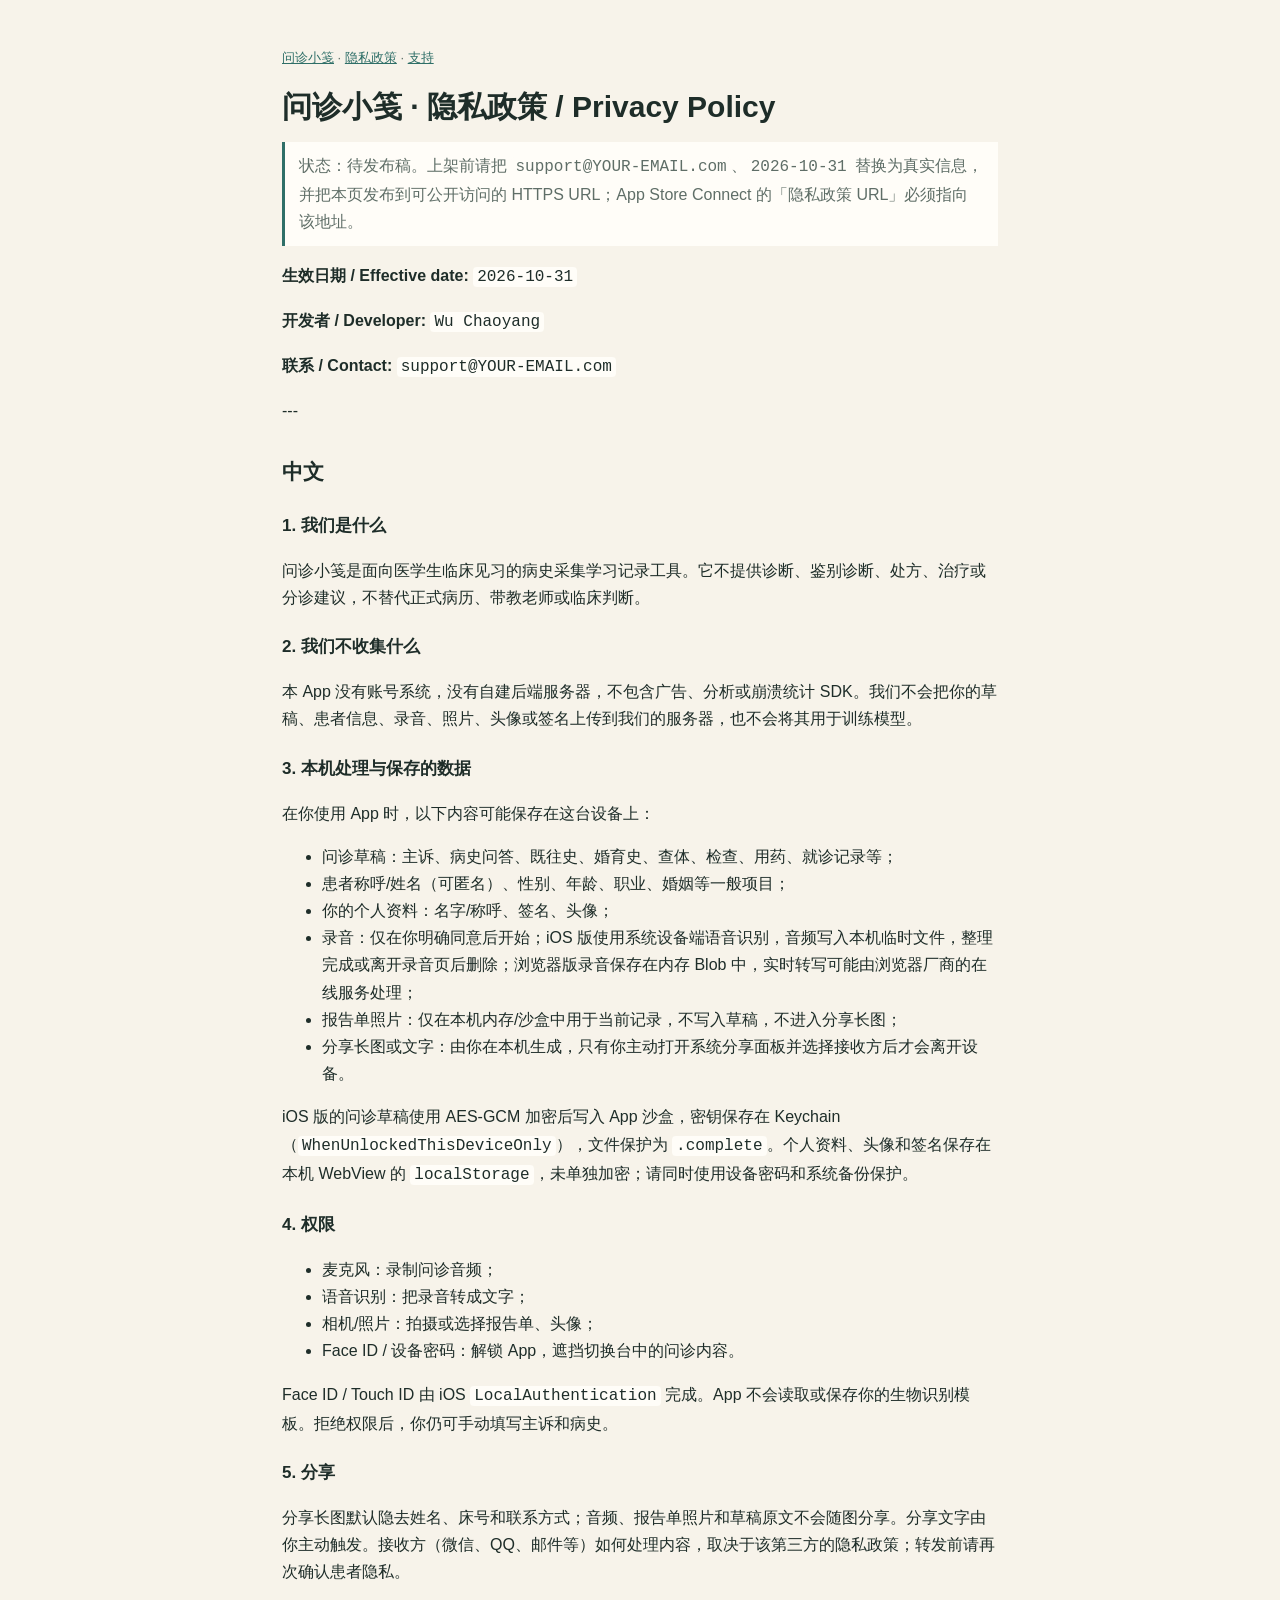
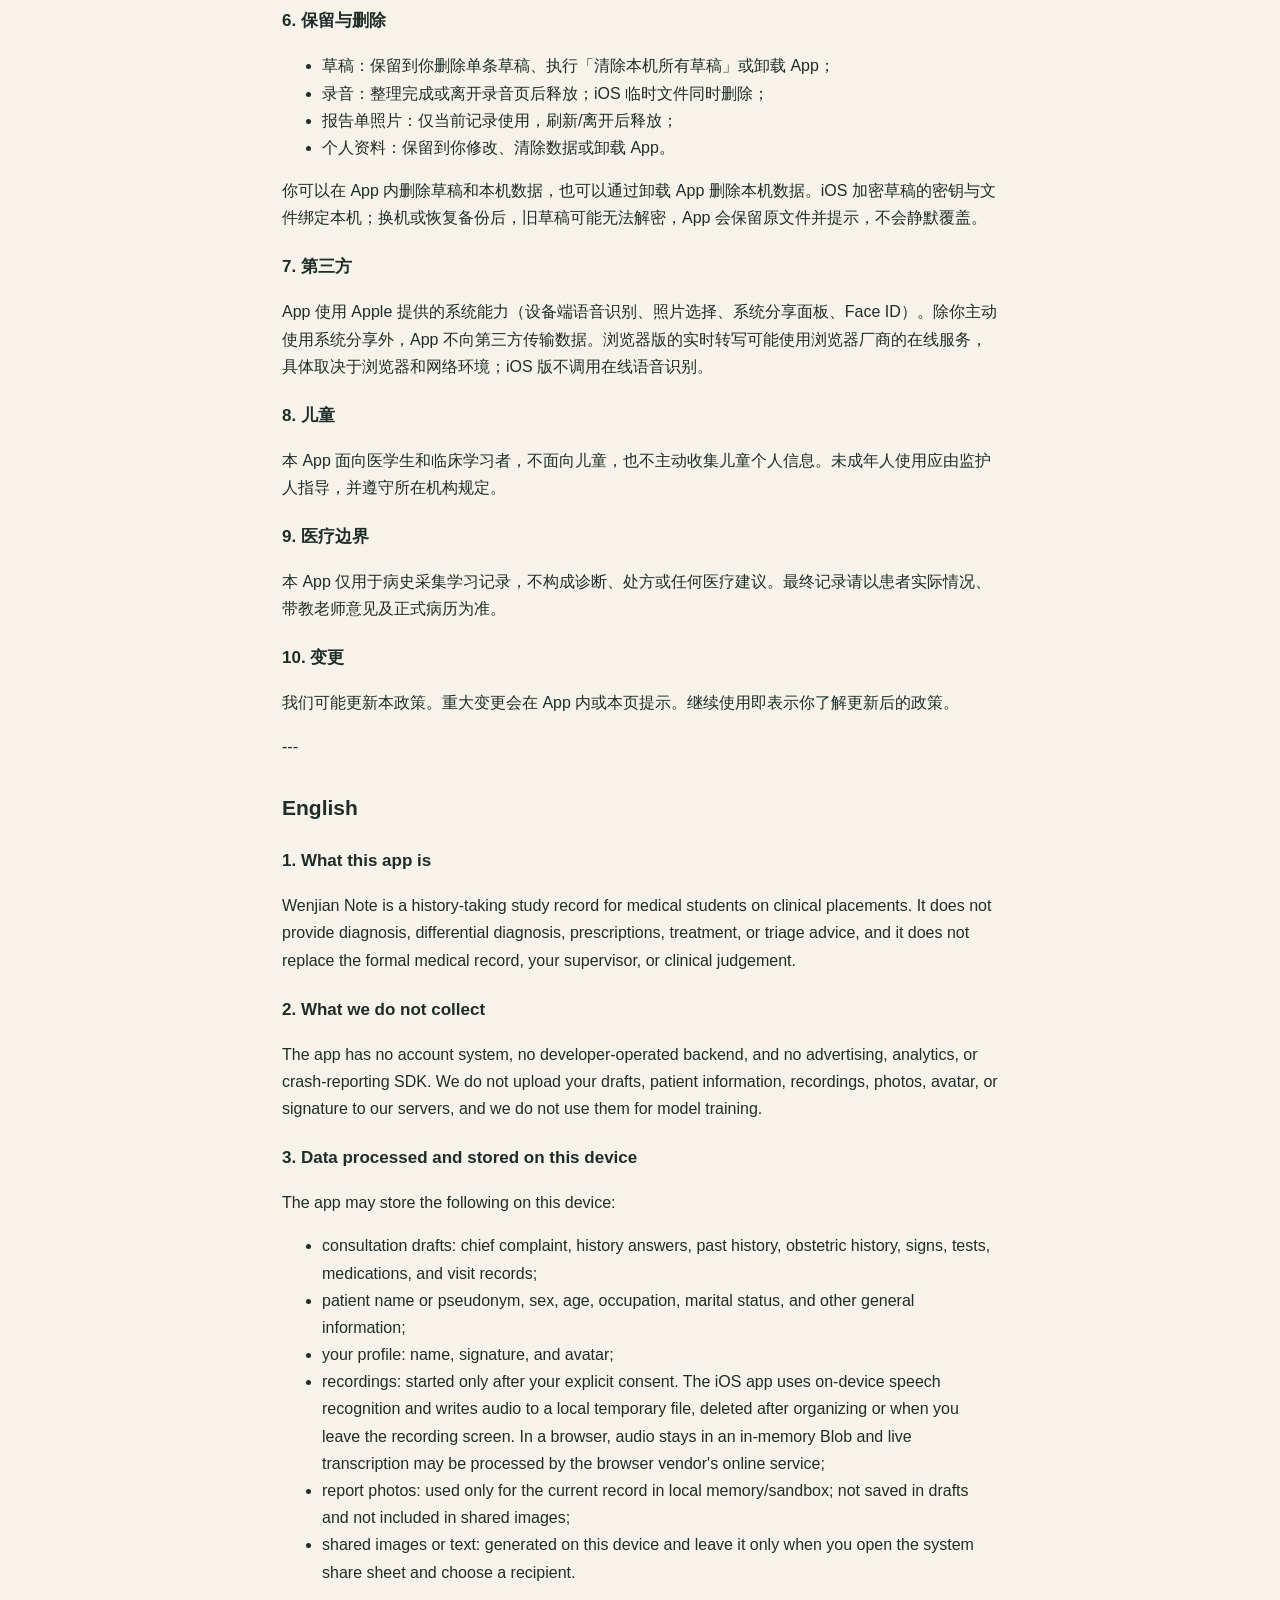
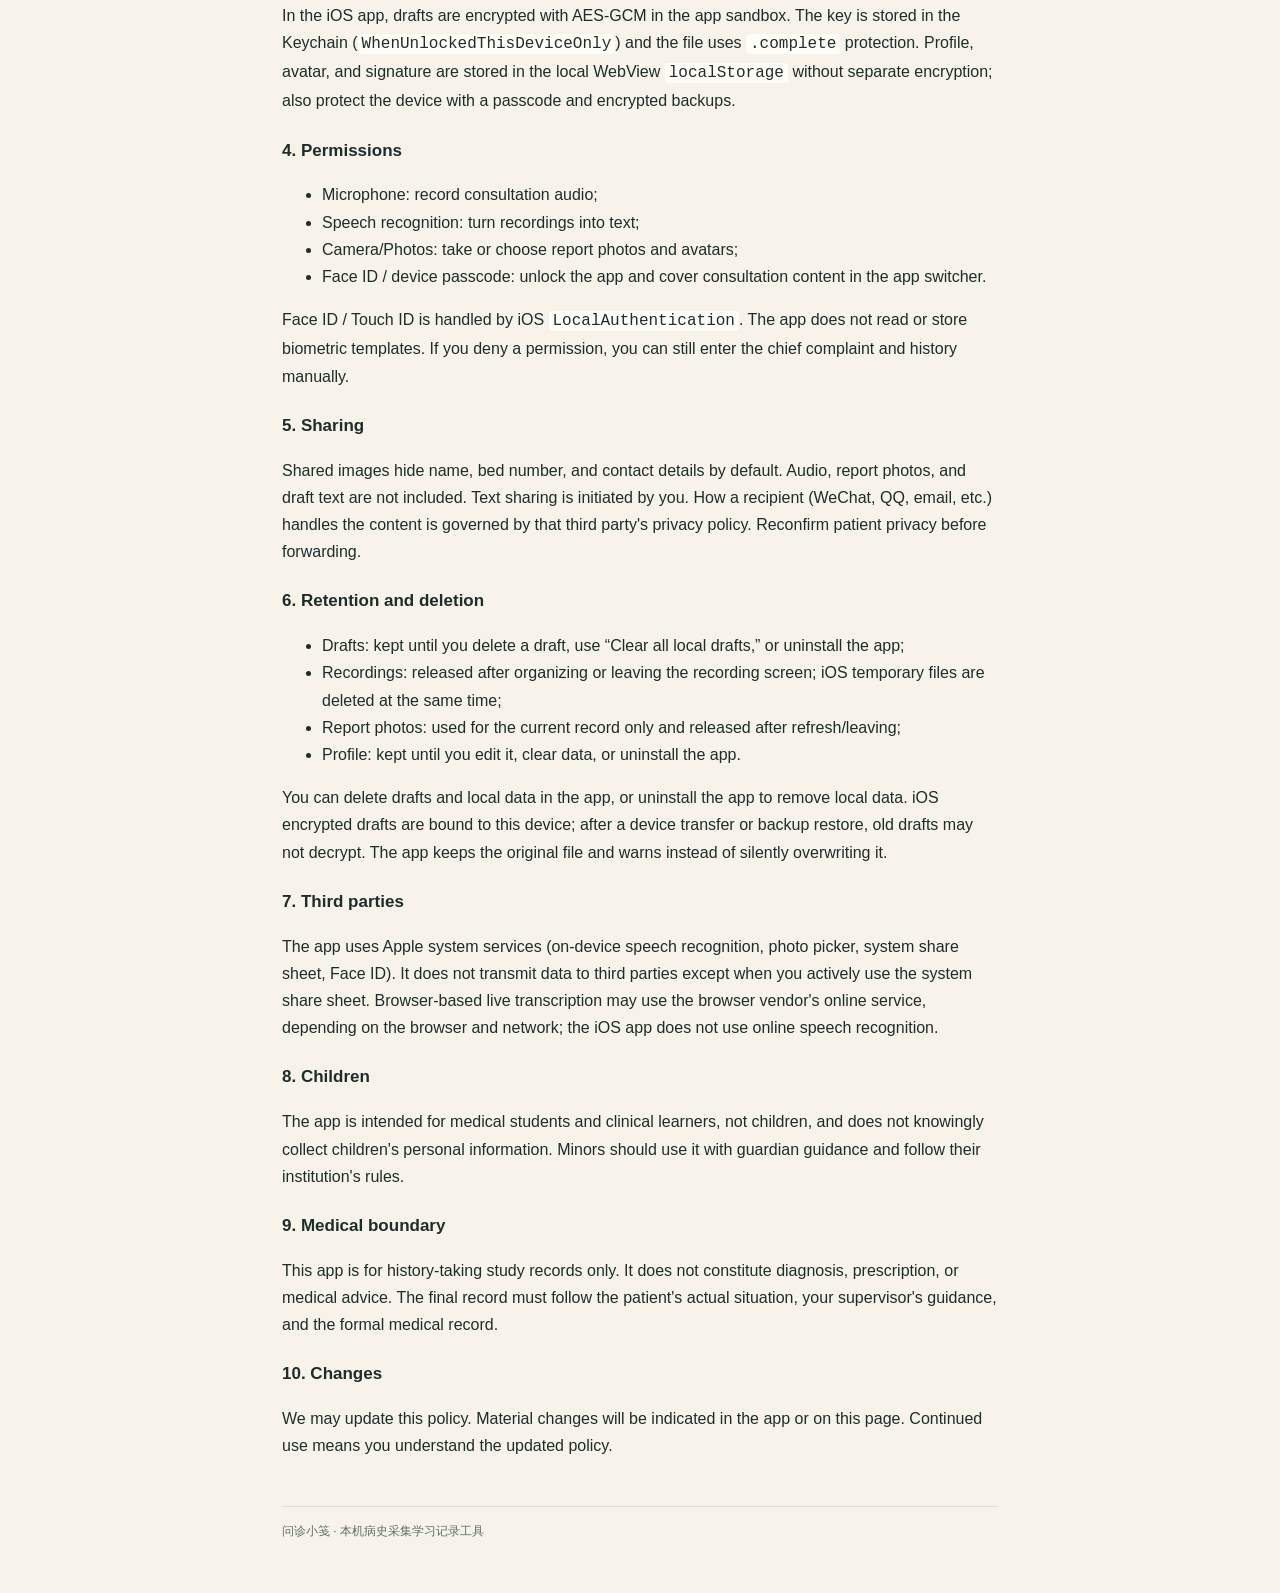
==== privacy.html @ c6580452 "Add files via upload" ====
<!doctype html>
<html lang="zh-CN"><head><meta charset="utf-8"><meta name="viewport" content="width=device-width,initial-scale=1">
<title>隐私政策 · 问诊小笺</title><link rel="stylesheet" href="style.css"></head>
<body><main><p class="top"><a href="index.html">问诊小笺</a> · <a href="privacy.html">隐私政策</a> · <a href="support.html">支持</a></p>
<h1>问诊小笺 · 隐私政策 / Privacy Policy</h1>
<blockquote>状态：待发布稿。上架前请把 <code>support@YOUR-EMAIL.com</code>、<code>2026-10-31</code> 替换为真实信息，并把本页发布到可公开访问的 HTTPS URL；App Store Connect 的「隐私政策 URL」必须指向该地址。</blockquote>
<p><strong>生效日期 / Effective date:</strong> <code>2026-10-31</code>  </p>
<p><strong>开发者 / Developer:</strong> <code>Wu Chaoyang</code>  </p>
<p><strong>联系 / Contact:</strong> <code>support@YOUR-EMAIL.com</code></p>
<p>---</p>
<h2>中文</h2>
<h3>1. 我们是什么</h3>
<p>问诊小笺是面向医学生临床见习的病史采集学习记录工具。它不提供诊断、鉴别诊断、处方、治疗或分诊建议，不替代正式病历、带教老师或临床判断。</p>
<h3>2. 我们不收集什么</h3>
<p>本 App 没有账号系统，没有自建后端服务器，不包含广告、分析或崩溃统计 SDK。我们不会把你的草稿、患者信息、录音、照片、头像或签名上传到我们的服务器，也不会将其用于训练模型。</p>
<h3>3. 本机处理与保存的数据</h3>
<p>在你使用 App 时，以下内容可能保存在这台设备上：</p>
<ul>
<li>问诊草稿：主诉、病史问答、既往史、婚育史、查体、检查、用药、就诊记录等；</li>
<li>患者称呼/姓名（可匿名）、性别、年龄、职业、婚姻等一般项目；</li>
<li>你的个人资料：名字/称呼、签名、头像；</li>
<li>录音：仅在你明确同意后开始；iOS 版使用系统设备端语音识别，音频写入本机临时文件，整理完成或离开录音页后删除；浏览器版录音保存在内存 Blob 中，实时转写可能由浏览器厂商的在线服务处理；</li>
<li>报告单照片：仅在本机内存/沙盒中用于当前记录，不写入草稿，不进入分享长图；</li>
<li>分享长图或文字：由你在本机生成，只有你主动打开系统分享面板并选择接收方后才会离开设备。</li>
</ul>
<p>iOS 版的问诊草稿使用 AES-GCM 加密后写入 App 沙盒，密钥保存在 Keychain（<code>WhenUnlockedThisDeviceOnly</code>），文件保护为 <code>.complete</code>。个人资料、头像和签名保存在本机 WebView 的 <code>localStorage</code>，未单独加密；请同时使用设备密码和系统备份保护。</p>
<h3>4. 权限</h3>
<ul>
<li>麦克风：录制问诊音频；</li>
<li>语音识别：把录音转成文字；</li>
<li>相机/照片：拍摄或选择报告单、头像；</li>
<li>Face ID / 设备密码：解锁 App，遮挡切换台中的问诊内容。</li>
</ul>
<p>Face ID / Touch ID 由 iOS <code>LocalAuthentication</code> 完成。App 不会读取或保存你的生物识别模板。拒绝权限后，你仍可手动填写主诉和病史。</p>
<h3>5. 分享</h3>
<p>分享长图默认隐去姓名、床号和联系方式；音频、报告单照片和草稿原文不会随图分享。分享文字由你主动触发。接收方（微信、QQ、邮件等）如何处理内容，取决于该第三方的隐私政策；转发前请再次确认患者隐私。</p>
<h3>6. 保留与删除</h3>
<ul>
<li>草稿：保留到你删除单条草稿、执行「清除本机所有草稿」或卸载 App；</li>
<li>录音：整理完成或离开录音页后释放；iOS 临时文件同时删除；</li>
<li>报告单照片：仅当前记录使用，刷新/离开后释放；</li>
<li>个人资料：保留到你修改、清除数据或卸载 App。</li>
</ul>
<p>你可以在 App 内删除草稿和本机数据，也可以通过卸载 App 删除本机数据。iOS 加密草稿的密钥与文件绑定本机；换机或恢复备份后，旧草稿可能无法解密，App 会保留原文件并提示，不会静默覆盖。</p>
<h3>7. 第三方</h3>
<p>App 使用 Apple 提供的系统能力（设备端语音识别、照片选择、系统分享面板、Face ID）。除你主动使用系统分享外，App 不向第三方传输数据。浏览器版的实时转写可能使用浏览器厂商的在线服务，具体取决于浏览器和网络环境；iOS 版不调用在线语音识别。</p>
<h3>8. 儿童</h3>
<p>本 App 面向医学生和临床学习者，不面向儿童，也不主动收集儿童个人信息。未成年人使用应由监护人指导，并遵守所在机构规定。</p>
<h3>9. 医疗边界</h3>
<p>本 App 仅用于病史采集学习记录，不构成诊断、处方或任何医疗建议。最终记录请以患者实际情况、带教老师意见及正式病历为准。</p>
<h3>10. 变更</h3>
<p>我们可能更新本政策。重大变更会在 App 内或本页提示。继续使用即表示你了解更新后的政策。</p>
<p>---</p>
<h2>English</h2>
<h3>1. What this app is</h3>
<p>Wenjian Note is a history-taking study record for medical students on clinical placements. It does not provide diagnosis, differential diagnosis, prescriptions, treatment, or triage advice, and it does not replace the formal medical record, your supervisor, or clinical judgement.</p>
<h3>2. What we do not collect</h3>
<p>The app has no account system, no developer-operated backend, and no advertising, analytics, or crash-reporting SDK. We do not upload your drafts, patient information, recordings, photos, avatar, or signature to our servers, and we do not use them for model training.</p>
<h3>3. Data processed and stored on this device</h3>
<p>The app may store the following on this device:</p>
<ul>
<li>consultation drafts: chief complaint, history answers, past history, obstetric history, signs, tests, medications, and visit records;</li>
<li>patient name or pseudonym, sex, age, occupation, marital status, and other general information;</li>
<li>your profile: name, signature, and avatar;</li>
<li>recordings: started only after your explicit consent. The iOS app uses on-device speech recognition and writes audio to a local temporary file, deleted after organizing or when you leave the recording screen. In a browser, audio stays in an in-memory Blob and live transcription may be processed by the browser vendor&#x27;s online service;</li>
<li>report photos: used only for the current record in local memory/sandbox; not saved in drafts and not included in shared images;</li>
<li>shared images or text: generated on this device and leave it only when you open the system share sheet and choose a recipient.</li>
</ul>
<p>In the iOS app, drafts are encrypted with AES-GCM in the app sandbox. The key is stored in the Keychain (<code>WhenUnlockedThisDeviceOnly</code>) and the file uses <code>.complete</code> protection. Profile, avatar, and signature are stored in the local WebView <code>localStorage</code> without separate encryption; also protect the device with a passcode and encrypted backups.</p>
<h3>4. Permissions</h3>
<ul>
<li>Microphone: record consultation audio;</li>
<li>Speech recognition: turn recordings into text;</li>
<li>Camera/Photos: take or choose report photos and avatars;</li>
<li>Face ID / device passcode: unlock the app and cover consultation content in the app switcher.</li>
</ul>
<p>Face ID / Touch ID is handled by iOS <code>LocalAuthentication</code>. The app does not read or store biometric templates. If you deny a permission, you can still enter the chief complaint and history manually.</p>
<h3>5. Sharing</h3>
<p>Shared images hide name, bed number, and contact details by default. Audio, report photos, and draft text are not included. Text sharing is initiated by you. How a recipient (WeChat, QQ, email, etc.) handles the content is governed by that third party&#x27;s privacy policy. Reconfirm patient privacy before forwarding.</p>
<h3>6. Retention and deletion</h3>
<ul>
<li>Drafts: kept until you delete a draft, use “Clear all local drafts,” or uninstall the app;</li>
<li>Recordings: released after organizing or leaving the recording screen; iOS temporary files are deleted at the same time;</li>
<li>Report photos: used for the current record only and released after refresh/leaving;</li>
<li>Profile: kept until you edit it, clear data, or uninstall the app.</li>
</ul>
<p>You can delete drafts and local data in the app, or uninstall the app to remove local data. iOS encrypted drafts are bound to this device; after a device transfer or backup restore, old drafts may not decrypt. The app keeps the original file and warns instead of silently overwriting it.</p>
<h3>7. Third parties</h3>
<p>The app uses Apple system services (on-device speech recognition, photo picker, system share sheet, Face ID). It does not transmit data to third parties except when you actively use the system share sheet. Browser-based live transcription may use the browser vendor&#x27;s online service, depending on the browser and network; the iOS app does not use online speech recognition.</p>
<h3>8. Children</h3>
<p>The app is intended for medical students and clinical learners, not children, and does not knowingly collect children&#x27;s personal information. Minors should use it with guardian guidance and follow their institution&#x27;s rules.</p>
<h3>9. Medical boundary</h3>
<p>This app is for history-taking study records only. It does not constitute diagnosis, prescription, or medical advice. The final record must follow the patient&#x27;s actual situation, your supervisor&#x27;s guidance, and the formal medical record.</p>
<h3>10. Changes</h3>
<p>We may update this policy. Material changes will be indicated in the app or on this page. Continued use means you understand the updated policy.</p>
<p class="footer">问诊小笺 · 本机病史采集学习记录工具</p></main></body></html>
---- style.css ----
:root{--ink:#1e2d29;--muted:#5f6e67;--paper:#f7f3ea;--accent:#2f6f68;--line:#d9dfd7}
*{box-sizing:border-box}body{margin:0;background:var(--paper);color:var(--ink);font:16px/1.7 -apple-system,BlinkMacSystemFont,"PingFang SC","Noto Sans SC",sans-serif}
main{max-width:760px;margin:0 auto;padding:34px 22px 60px}h1{font-size:30px;line-height:1.3;margin:18px 0 8px}h2{font-size:21px;margin:30px 0 8px}h3{font-size:17px;margin:22px 0 6px}p,li{color:var(--ink)}blockquote{margin:16px 0;padding:10px 14px;border-left:3px solid var(--accent);background:#fffdf8;color:var(--muted)}
a{color:var(--accent)}code{background:#fffdf8;padding:1px 4px;border-radius:4px}pre{overflow:auto;background:#fffdf8;padding:12px;border-radius:8px}
.top{font-size:13px;color:var(--muted)}.footer{margin-top:46px;padding-top:14px;border-top:1px solid var(--line);font-size:12px;color:var(--muted)}
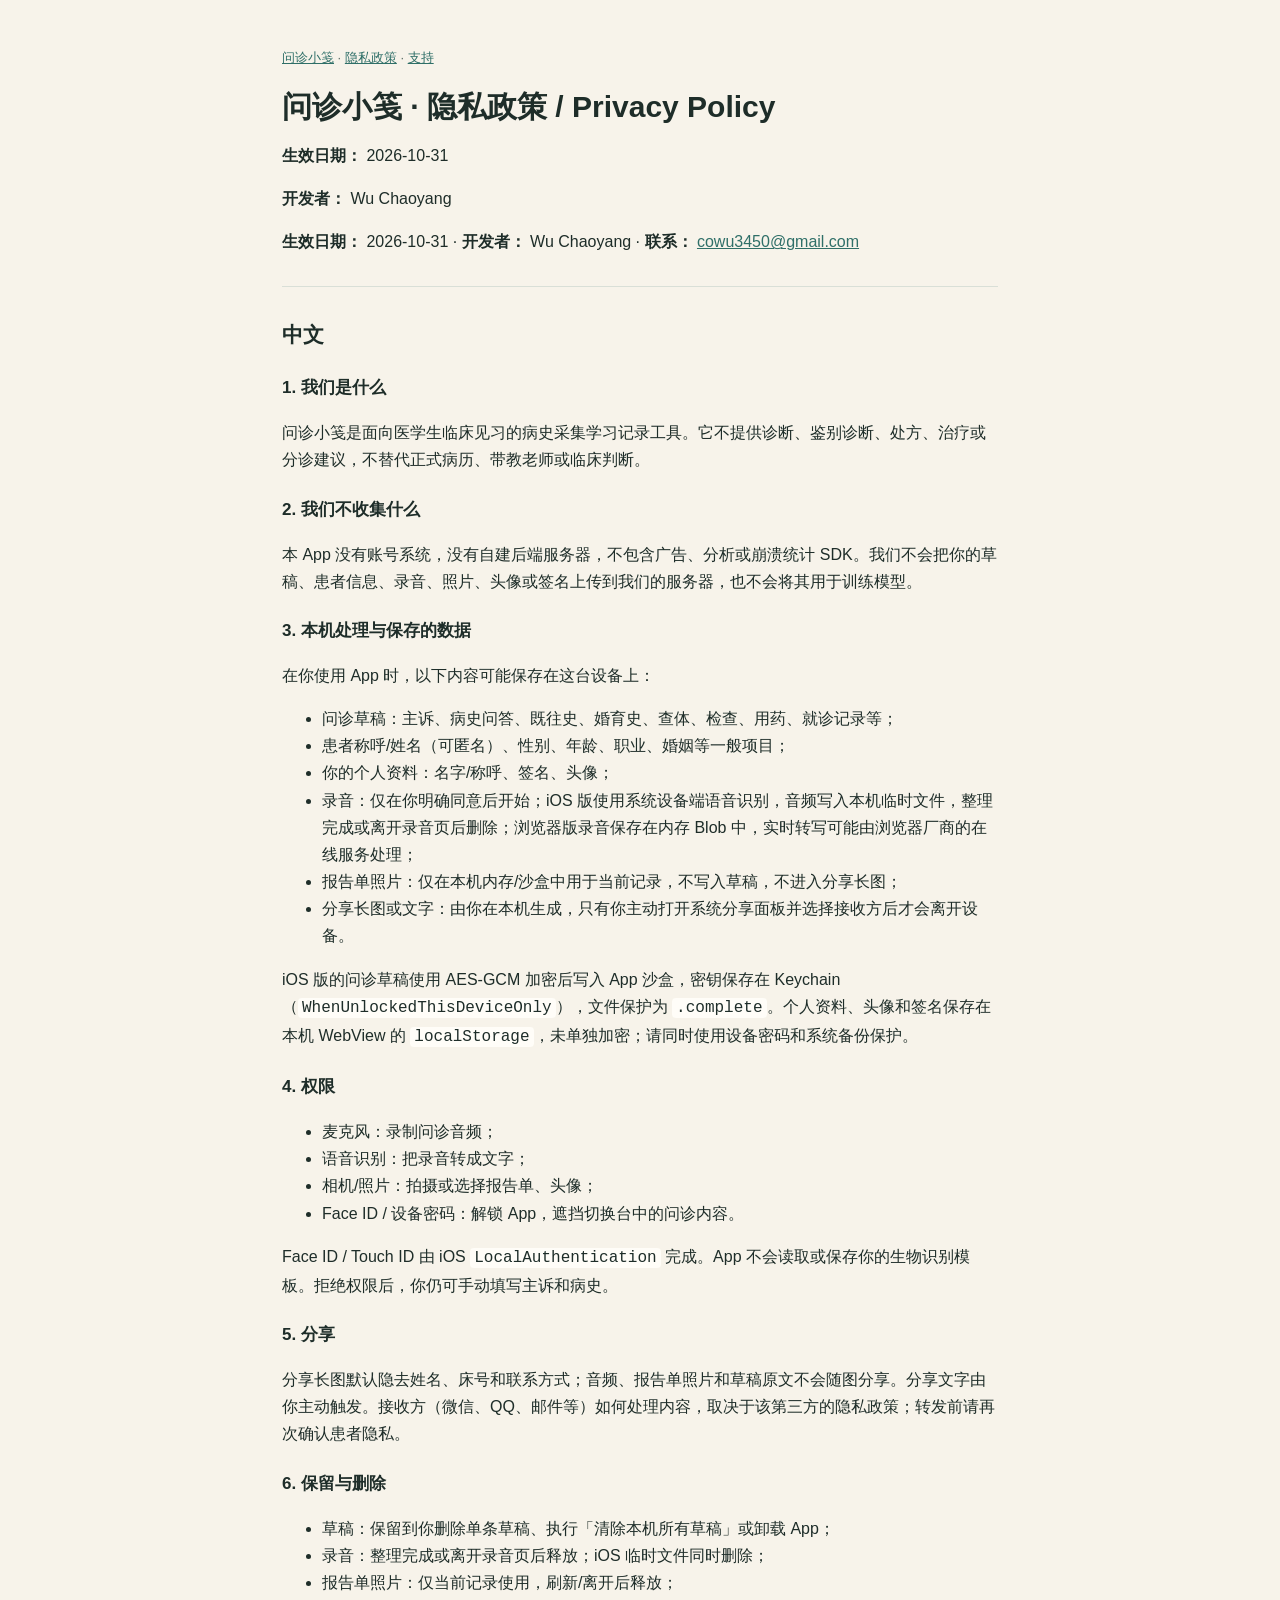
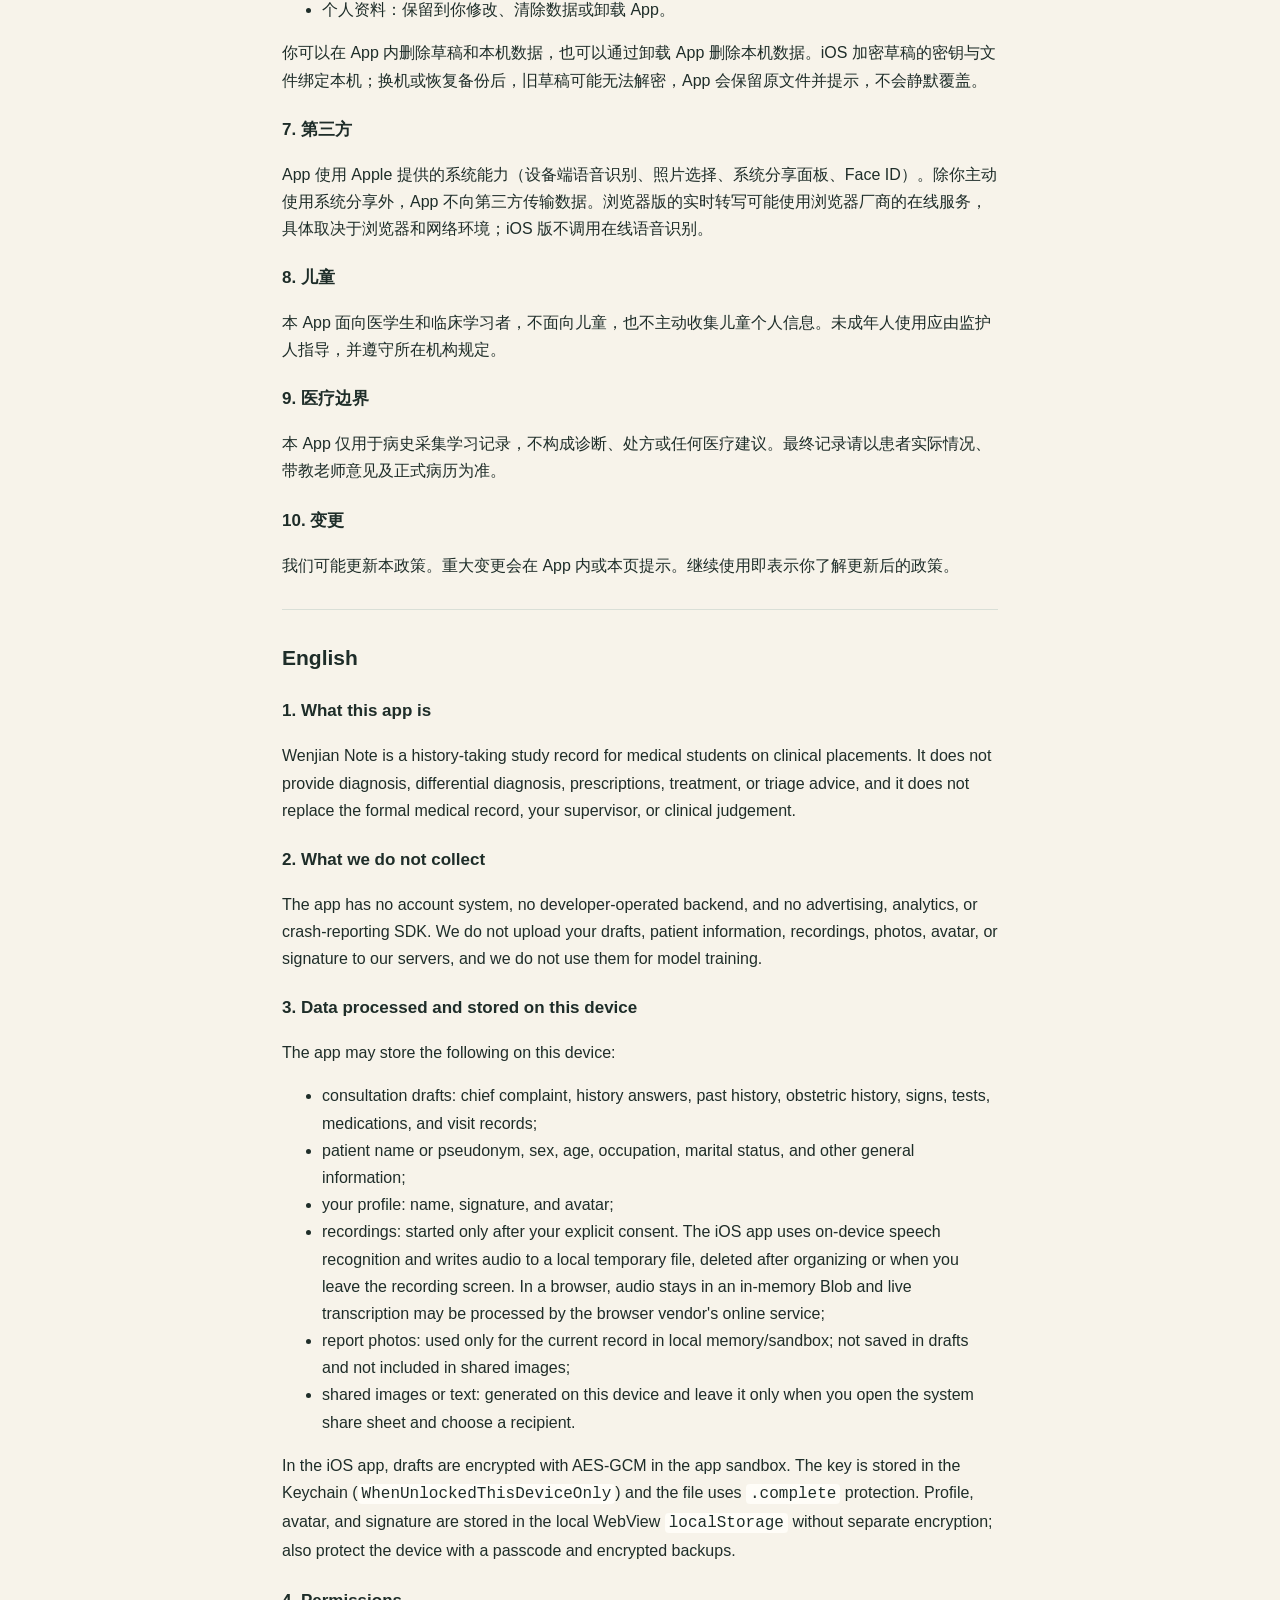
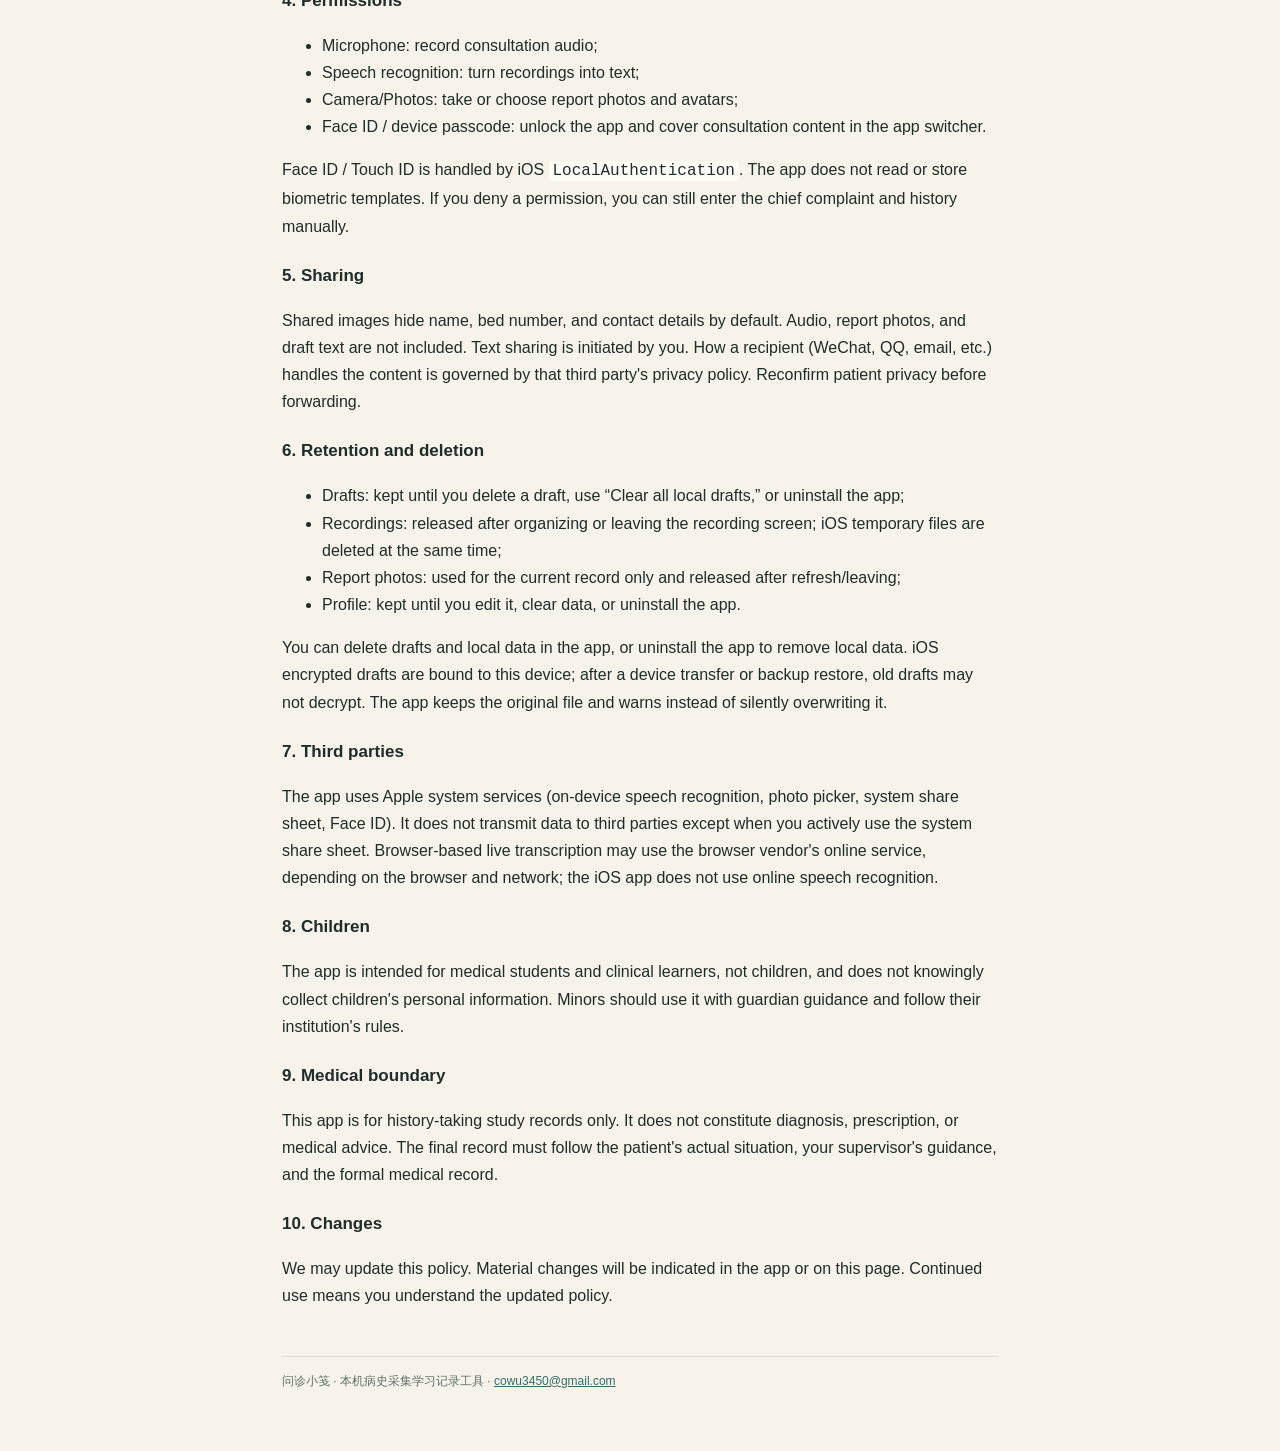
==== commit 1ec75089: "Add files via upload" ====
--- a/privacy.html
+++ b/privacy.html
@@ -3,11 +3,10 @@
 <title>隐私政策 · 问诊小笺</title><link rel="stylesheet" href="style.css"></head>
 <body><main><p class="top"><a href="index.html">问诊小笺</a> · <a href="privacy.html">隐私政策</a> · <a href="support.html">支持</a></p>
 <h1>问诊小笺 · 隐私政策 / Privacy Policy</h1>
-<blockquote>状态：待发布稿。上架前请把 <code>support@YOUR-EMAIL.com</code>、<code>2026-10-31</code> 替换为真实信息，并把本页发布到可公开访问的 HTTPS URL；App Store Connect 的「隐私政策 URL」必须指向该地址。</blockquote>
-<p><strong>生效日期 / Effective date:</strong> <code>2026-10-31</code>  </p>
-<p><strong>开发者 / Developer:</strong> <code>Wu Chaoyang</code>  </p>
-<p><strong>联系 / Contact:</strong> <code>support@YOUR-EMAIL.com</code></p>
-<p>---</p>
+<p><strong>生效日期：</strong> 2026-10-31</p>
+<p><strong>开发者：</strong> Wu Chaoyang</p>
+<p><strong>生效日期：</strong> 2026-10-31 · <strong>开发者：</strong> Wu Chaoyang · <strong>联系：</strong> <a href="mailto:cowu3450@gmail.com">cowu3450@gmail.com</a></p>
+<hr>
 <h2>中文</h2>
 <h3>1. 我们是什么</h3>
 <p>问诊小笺是面向医学生临床见习的病史采集学习记录工具。它不提供诊断、鉴别诊断、处方、治疗或分诊建议，不替代正式病历、带教老师或临床判断。</p>
@@ -50,7 +49,7 @@
 <p>本 App 仅用于病史采集学习记录，不构成诊断、处方或任何医疗建议。最终记录请以患者实际情况、带教老师意见及正式病历为准。</p>
 <h3>10. 变更</h3>
 <p>我们可能更新本政策。重大变更会在 App 内或本页提示。继续使用即表示你了解更新后的政策。</p>
-<p>---</p>
+<hr>
 <h2>English</h2>
 <h3>1. What this app is</h3>
 <p>Wenjian Note is a history-taking study record for medical students on clinical placements. It does not provide diagnosis, differential diagnosis, prescriptions, treatment, or triage advice, and it does not replace the formal medical record, your supervisor, or clinical judgement.</p>
@@ -93,4 +92,4 @@
 <p>This app is for history-taking study records only. It does not constitute diagnosis, prescription, or medical advice. The final record must follow the patient&#x27;s actual situation, your supervisor&#x27;s guidance, and the formal medical record.</p>
 <h3>10. Changes</h3>
 <p>We may update this policy. Material changes will be indicated in the app or on this page. Continued use means you understand the updated policy.</p>
-<p class="footer">问诊小笺 · 本机病史采集学习记录工具</p></main></body></html>+<p class="footer">问诊小笺 · 本机病史采集学习记录工具 · <a href="mailto:cowu3450@gmail.com">cowu3450@gmail.com</a></p></main></body></html>
--- a/style.css
+++ b/style.css
@@ -1,5 +1,5 @@
 :root{--ink:#1e2d29;--muted:#5f6e67;--paper:#f7f3ea;--accent:#2f6f68;--line:#d9dfd7}
 *{box-sizing:border-box}body{margin:0;background:var(--paper);color:var(--ink);font:16px/1.7 -apple-system,BlinkMacSystemFont,"PingFang SC","Noto Sans SC",sans-serif}
 main{max-width:760px;margin:0 auto;padding:34px 22px 60px}h1{font-size:30px;line-height:1.3;margin:18px 0 8px}h2{font-size:21px;margin:30px 0 8px}h3{font-size:17px;margin:22px 0 6px}p,li{color:var(--ink)}blockquote{margin:16px 0;padding:10px 14px;border-left:3px solid var(--accent);background:#fffdf8;color:var(--muted)}
-a{color:var(--accent)}code{background:#fffdf8;padding:1px 4px;border-radius:4px}pre{overflow:auto;background:#fffdf8;padding:12px;border-radius:8px}
+a{color:var(--accent)}code{background:#fffdf8;padding:1px 4px;border-radius:4px}pre{overflow:auto;background:#fffdf8;padding:12px;border-radius:8px}hr{border:0;border-top:1px solid var(--line);margin:30px 0}
 .top{font-size:13px;color:var(--muted)}.footer{margin-top:46px;padding-top:14px;border-top:1px solid var(--line);font-size:12px;color:var(--muted)}
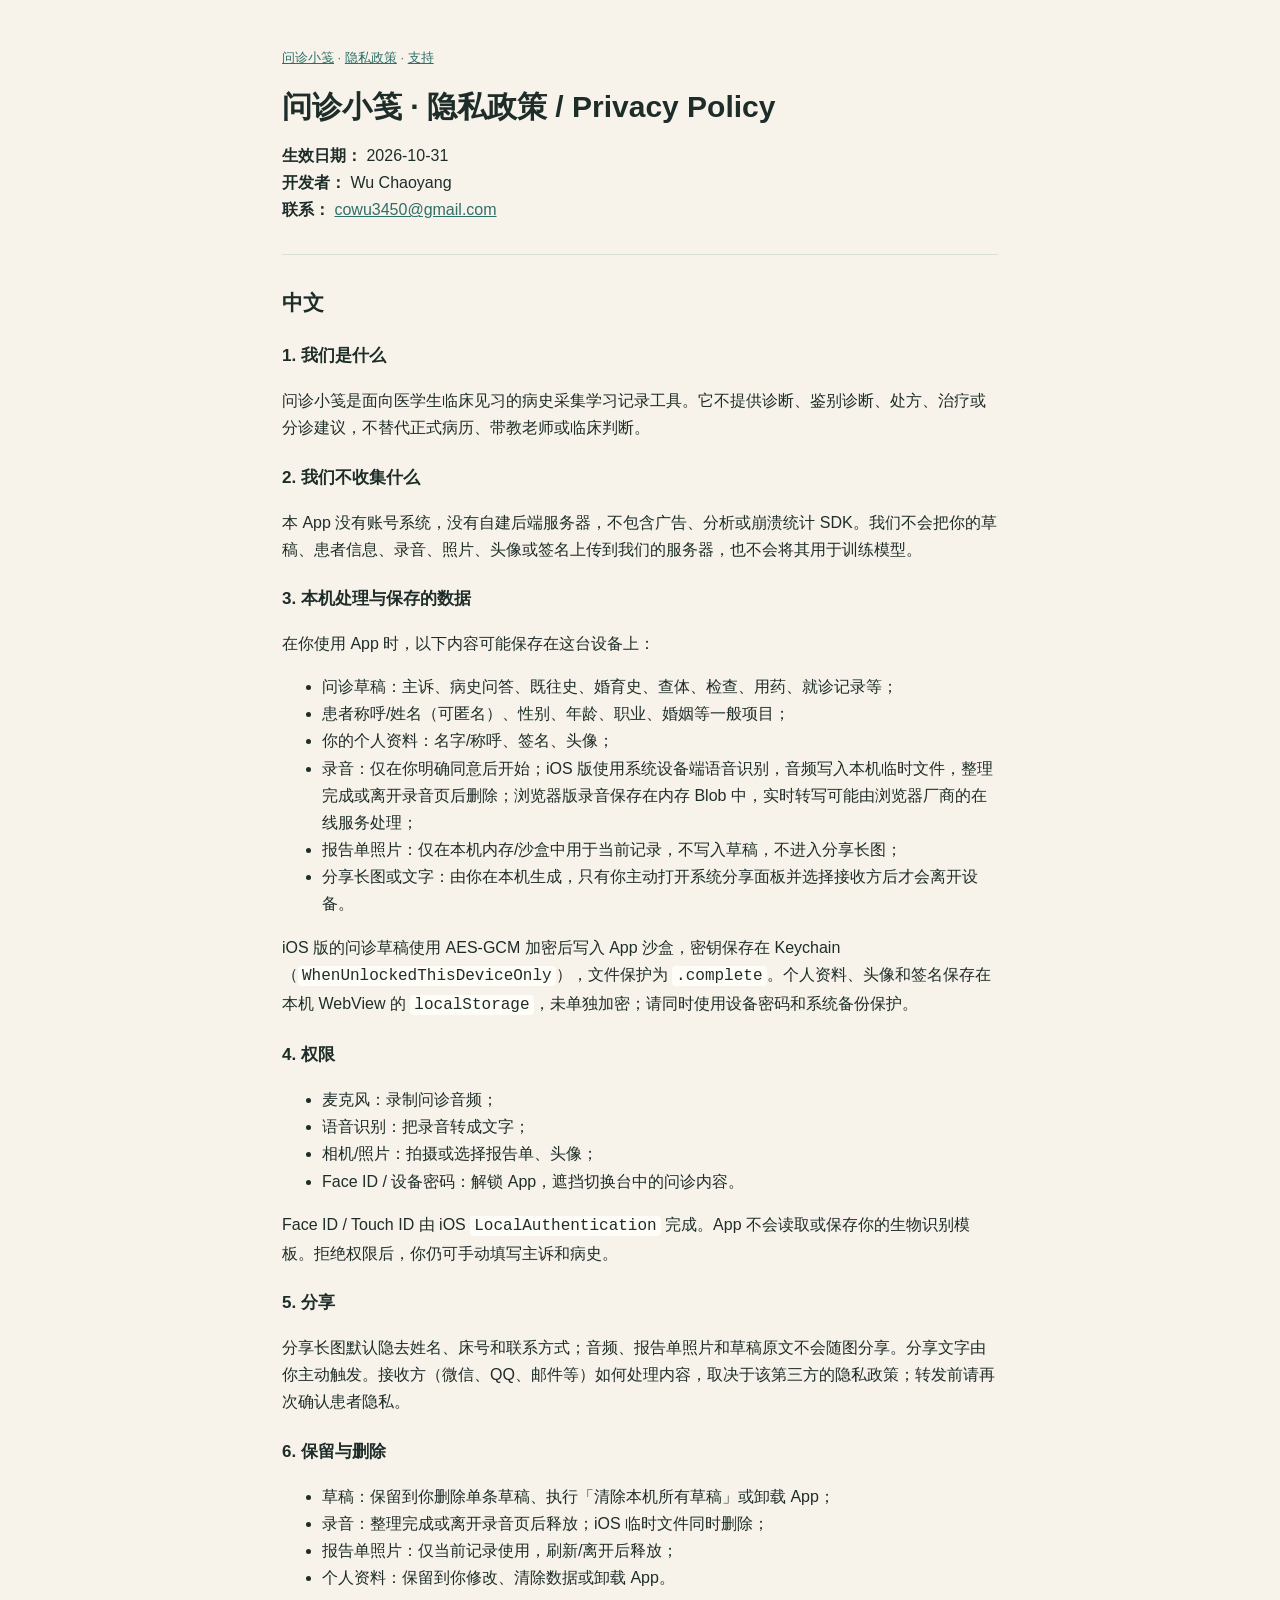
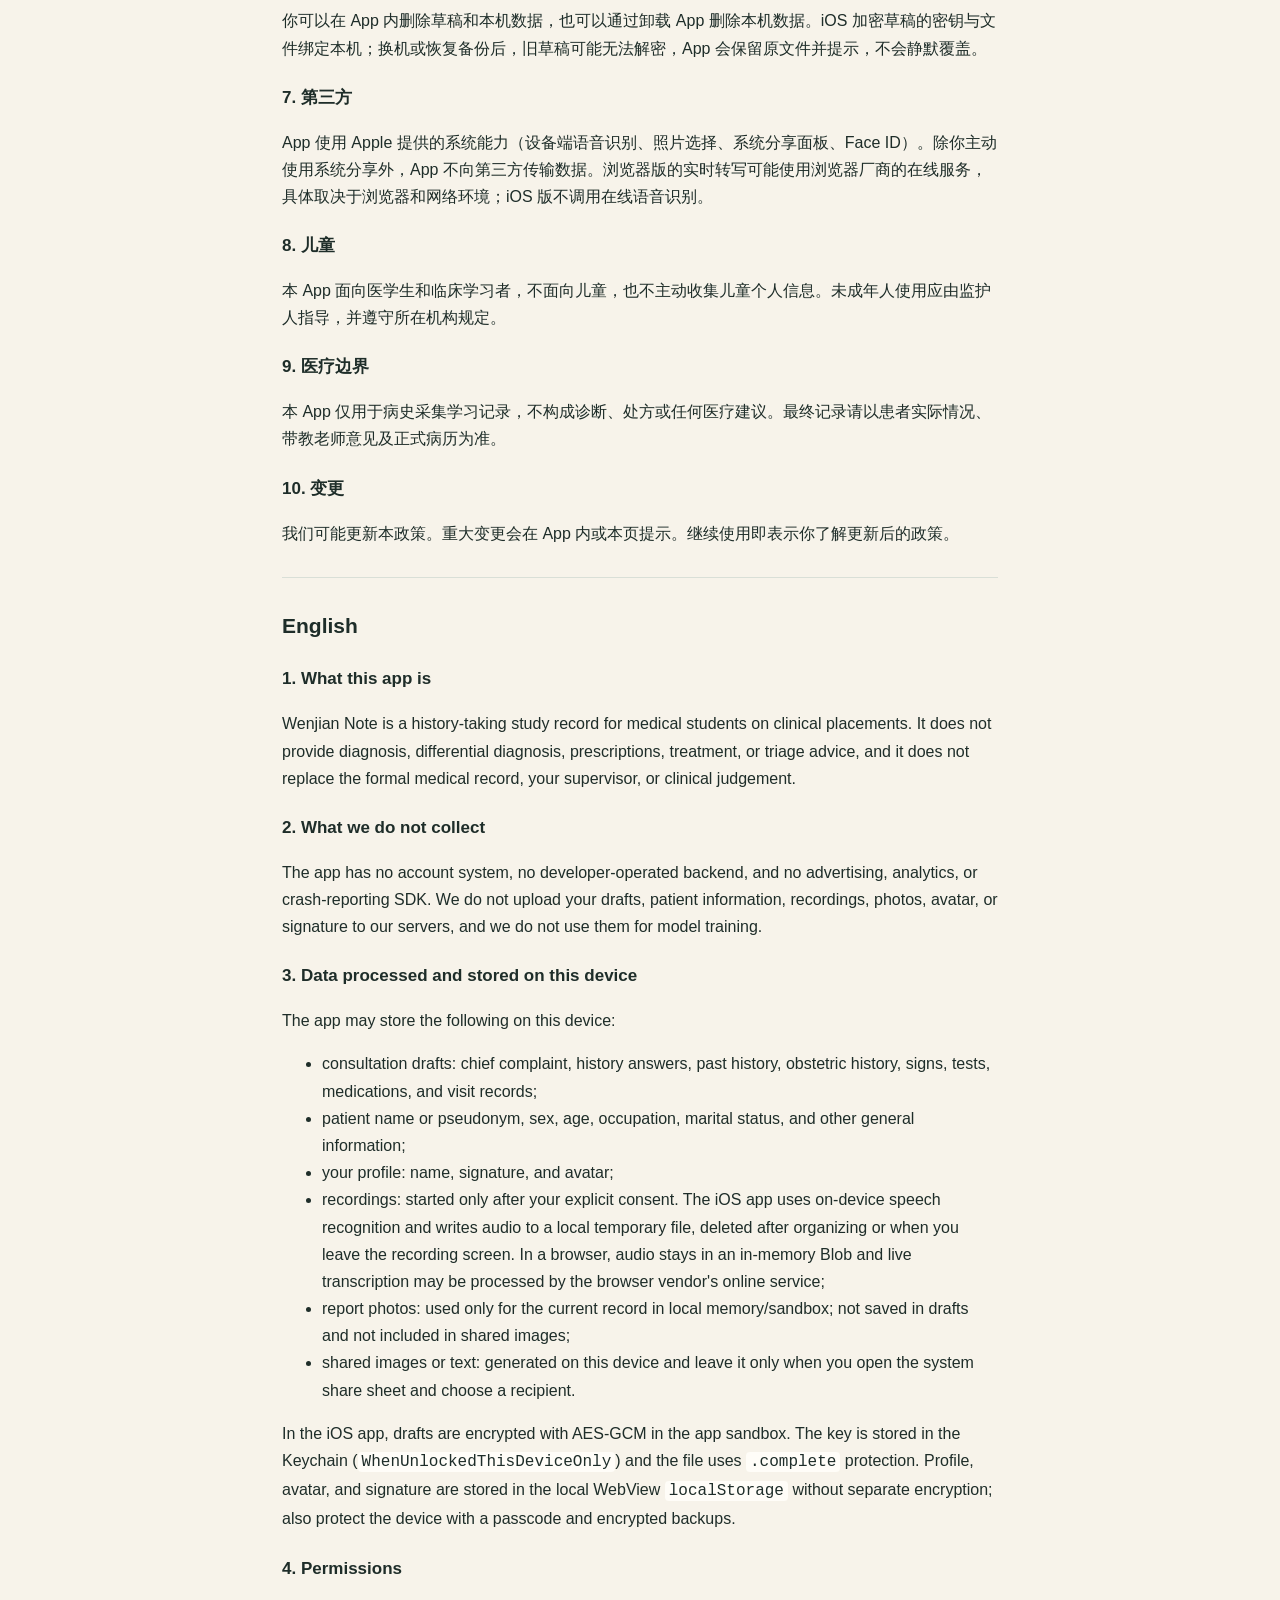
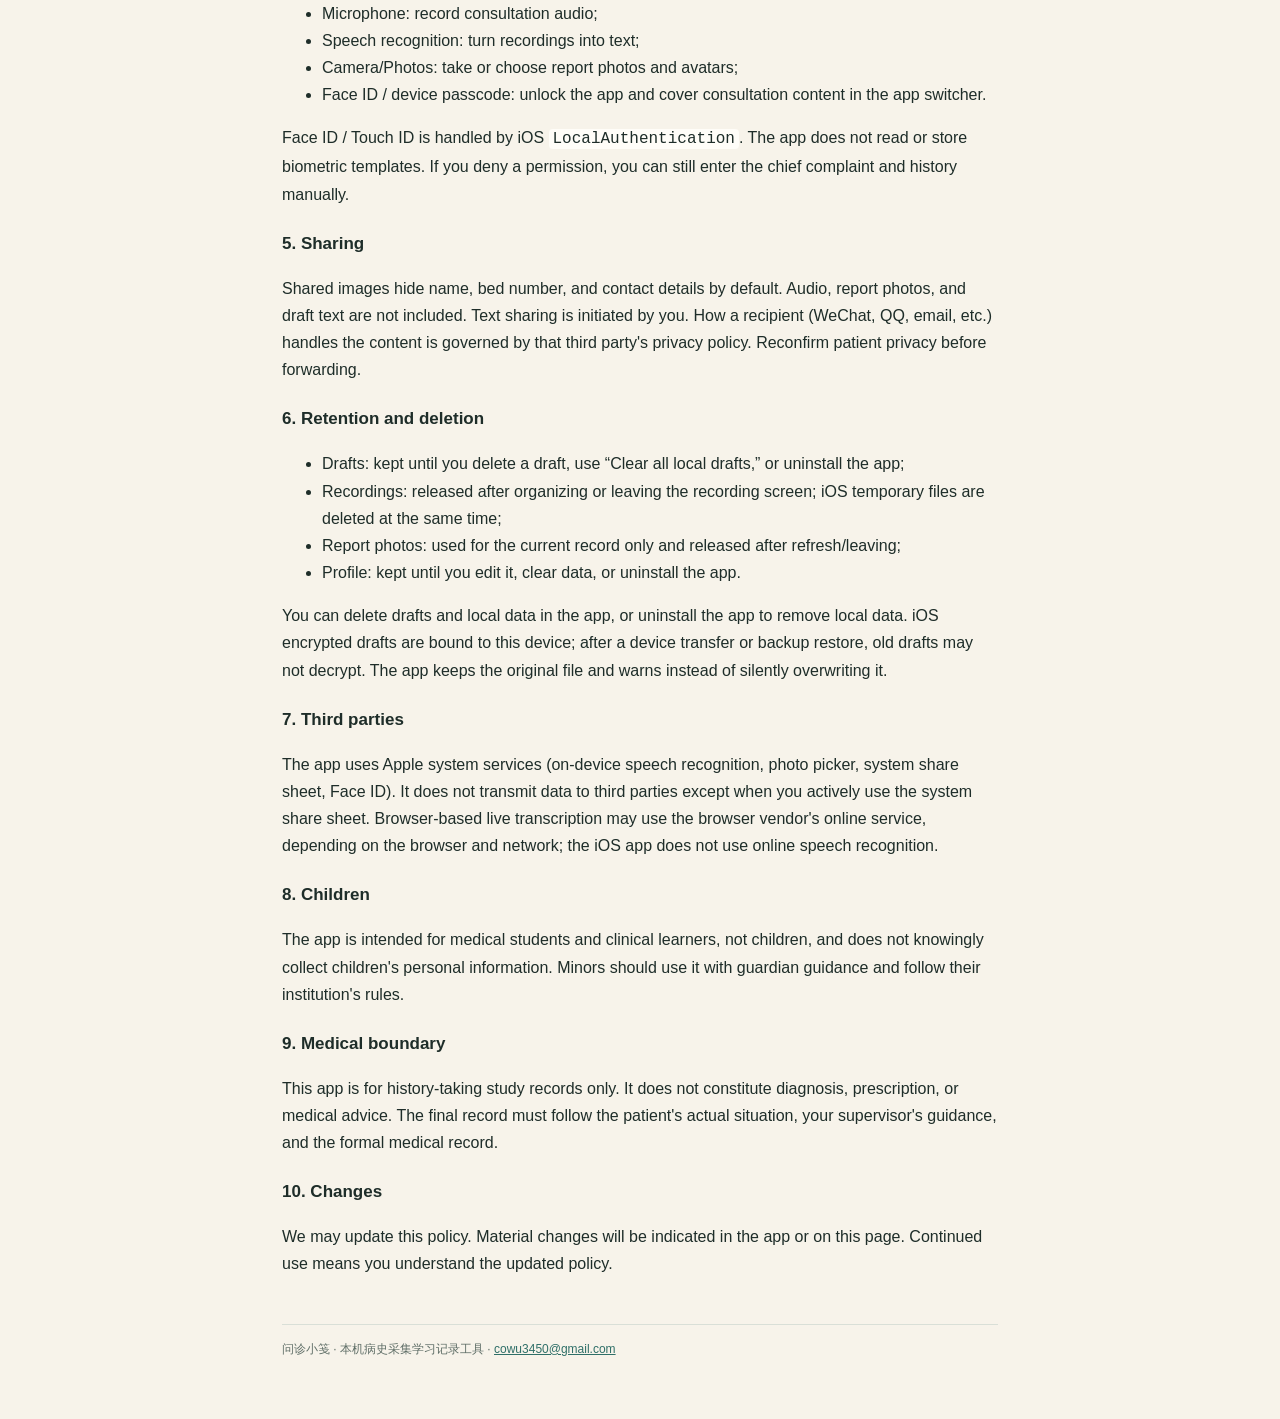
==== commit a3a1dab2: "Add files via upload" ====
--- a/privacy.html
+++ b/privacy.html
@@ -3,9 +3,7 @@
 <title>隐私政策 · 问诊小笺</title><link rel="stylesheet" href="style.css"></head>
 <body><main><p class="top"><a href="index.html">问诊小笺</a> · <a href="privacy.html">隐私政策</a> · <a href="support.html">支持</a></p>
 <h1>问诊小笺 · 隐私政策 / Privacy Policy</h1>
-<p><strong>生效日期：</strong> 2026-10-31</p>
-<p><strong>开发者：</strong> Wu Chaoyang</p>
-<p><strong>生效日期：</strong> 2026-10-31 · <strong>开发者：</strong> Wu Chaoyang · <strong>联系：</strong> <a href="mailto:cowu3450@gmail.com">cowu3450@gmail.com</a></p>
+<p><strong>生效日期：</strong> 2026-10-31<br><strong>开发者：</strong> Wu Chaoyang<br><strong>联系：</strong> <a href="mailto:cowu3450@gmail.com">cowu3450@gmail.com</a></p>
 <hr>
 <h2>中文</h2>
 <h3>1. 我们是什么</h3>
